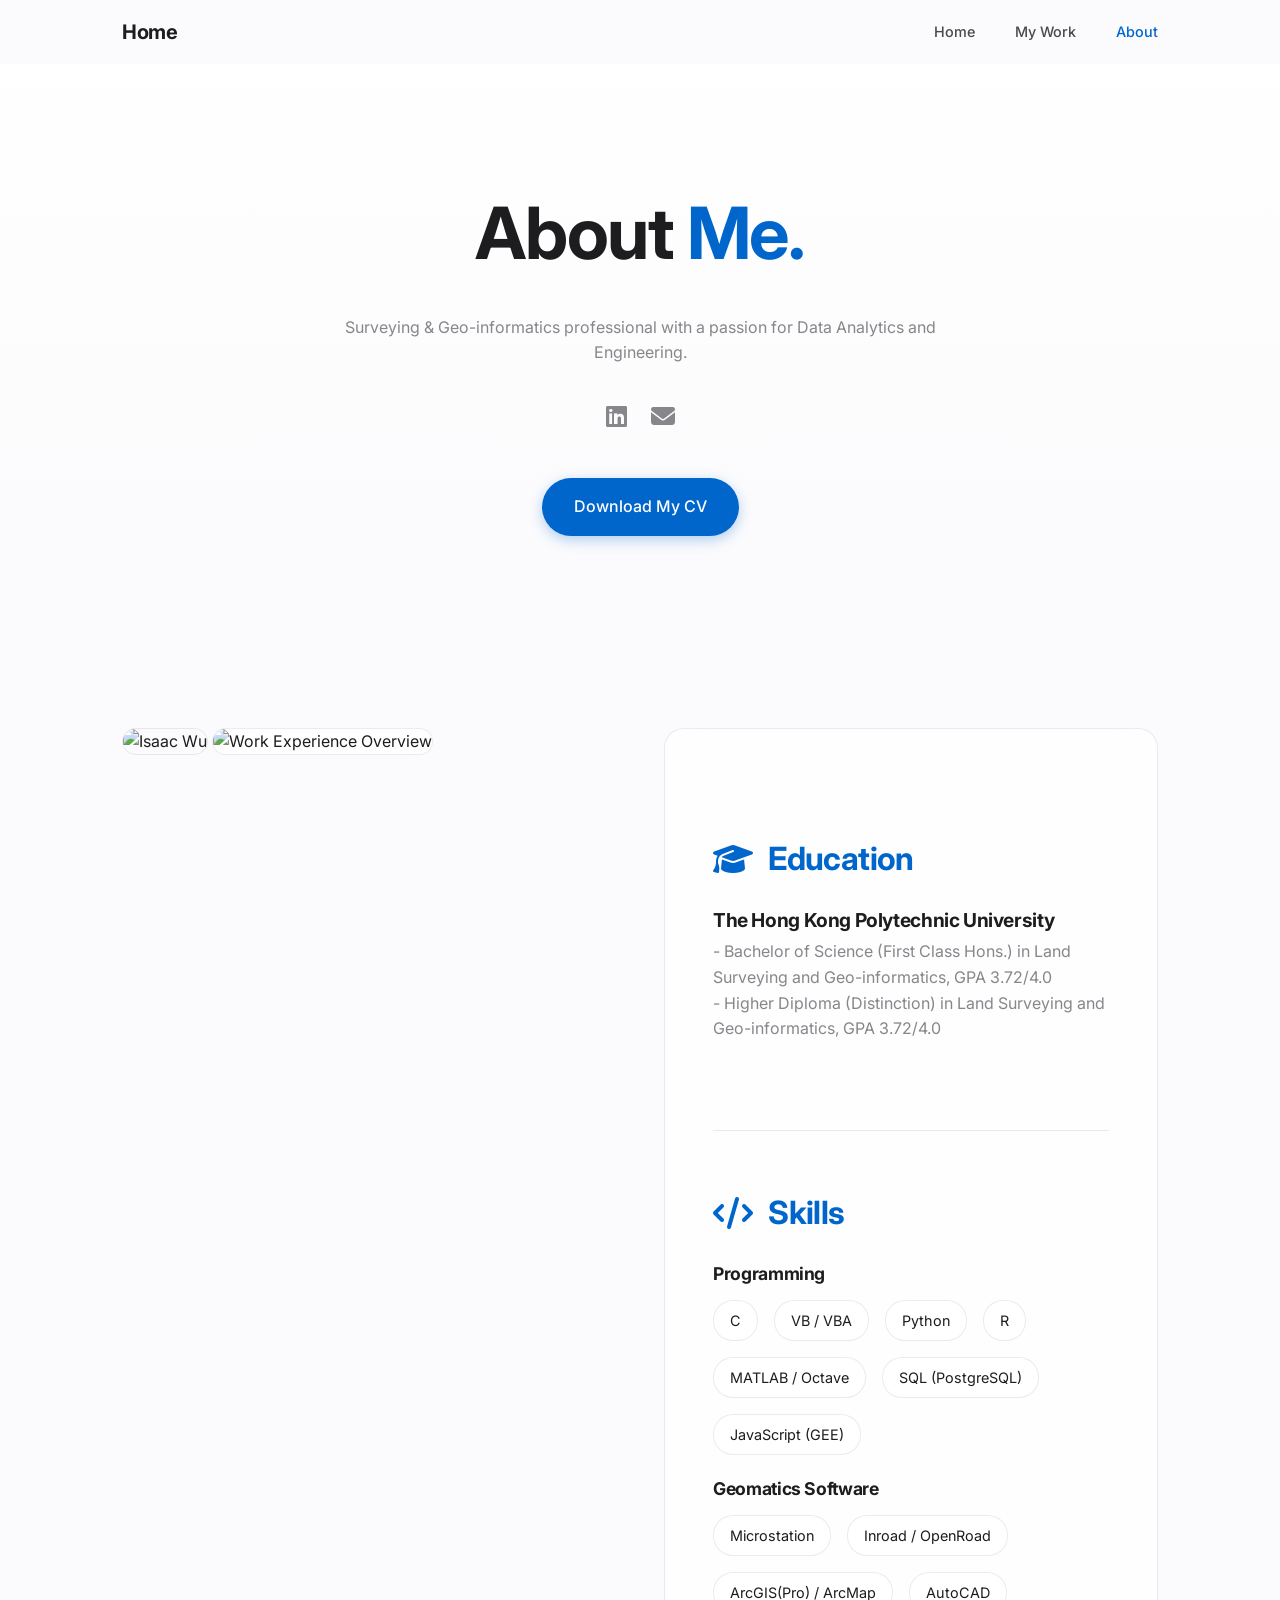
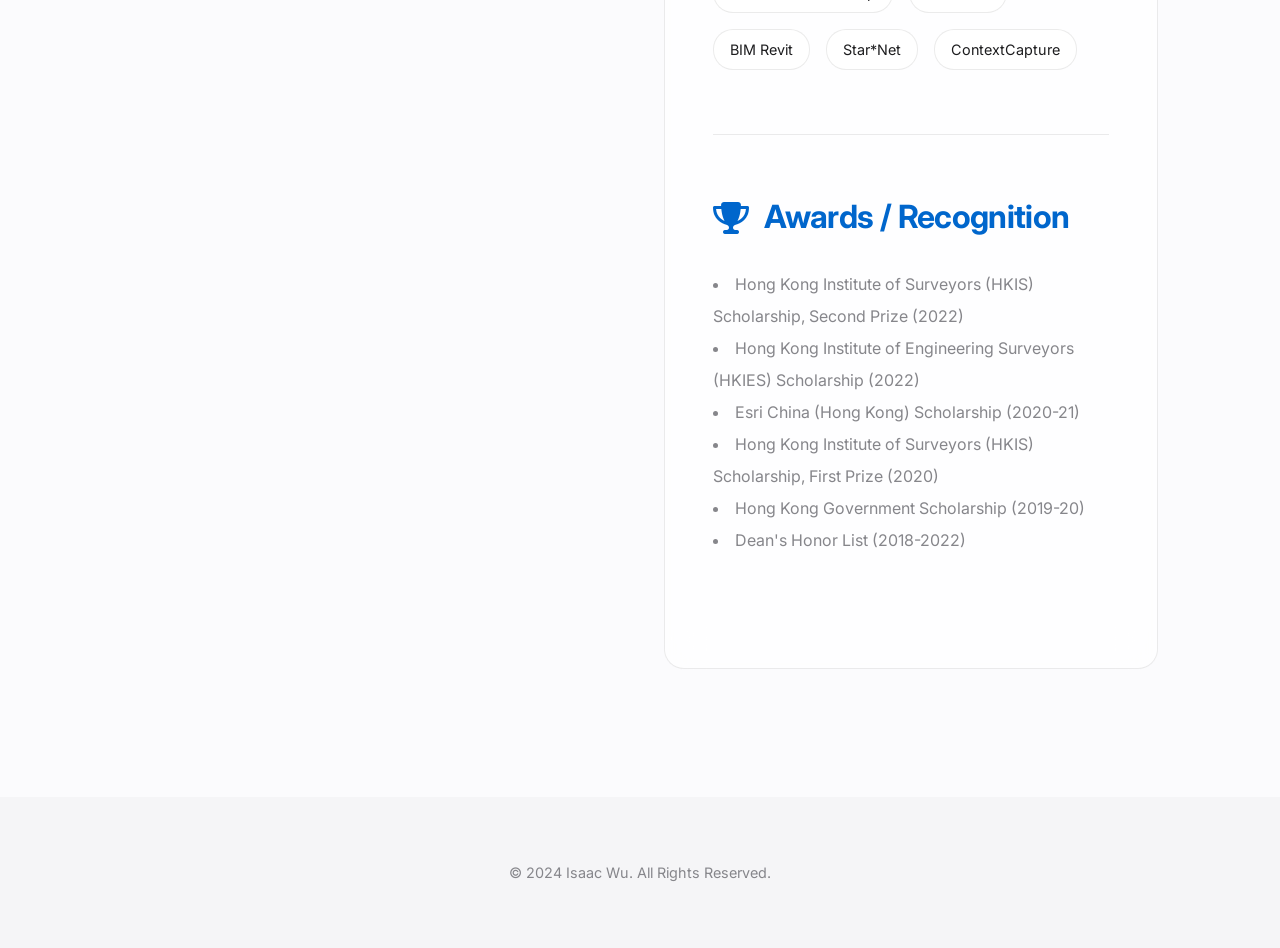
==== about.html @ 1979dabf "first commit" ====
<!DOCTYPE html>
<html lang="en">

<head>
    <meta charset="UTF-8">
    <meta name="viewport" content="width=device-width, initial-scale=1.0">
    <title>About - Isaac Wu</title>
    <!-- CSS -->
    <link rel="stylesheet" href="css/style.css">
    <!-- FontAwesome for icons -->
    <link rel="stylesheet" href="https://cdnjs.cloudflare.com/ajax/libs/font-awesome/6.4.0/css/all.min.css">
    <style>
        .about-header {
            padding: 12rem 0 4rem;
            text-align: center;
            background: linear-gradient(to bottom, var(--bg-secondary), var(--bg-primary));
        }

        .resume-section {
            padding: 4rem 0;
            border-bottom: 1px solid var(--border-color);
        }

        .resume-section:last-child {
            border-bottom: none;
        }

        .resume-title {
            font-size: 2rem;
            color: var(--accent-primary);
            margin-bottom: 2rem;
            display: flex;
            align-items: center;
            gap: 1rem;
        }

        .skills-list {
            display: flex;
            flex-wrap: wrap;
            gap: 1rem;
        }

        .skill-tag {
            background: var(--bg-secondary);
            border: 1px solid var(--border-color);
            padding: 0.5rem 1rem;
            border-radius: 20px;
            font-size: 0.9rem;
            transition: all 0.3s ease;
        }

        .skill-tag:hover {
            border-color: var(--accent-primary);
            background: rgba(59, 130, 246, 0.1);
            transform: translateY(-2px);
        }

        .about-image {
            width: 100%;
            border-radius: 16px;
            margin-bottom: 2rem;
            border: 1px solid var(--border-color);
        }

        .social-links {
            display: flex;
            gap: 1.5rem;
            margin-top: 2rem;
        }

        .social-link {
            font-size: 1.5rem;
            color: var(--text-secondary);
            transition: color 0.3s ease;
        }

        .social-link:hover {
            color: var(--accent-primary);
        }
    </style>
</head>

<body>

    <!-- Navigation -->
    <nav>
        <div class="container nav-content">
            <a href="index.html" class="logo">Home</a>
            <ul class="nav-links">
                <li><a href="index.html">Home</a></li>
                <li><a href="my-work.html">My Work</a></li>
                <li><a href="about.html" class="active">About</a></li>
            </ul>
        </div>
    </nav>

    <!-- Header -->
    <header class="about-header fade-up visible">
        <div class="container">
            <h1 class="hero-title">About <span>Me.</span></h1>
            <p style="color: var(--text-secondary); max-width: 600px; margin: 0 auto;">Surveying & Geo-informatics
                professional with a passion for Data Analytics and Engineering.</p>
            <div class="social-links" style="justify-content: center;">
                <a href="https://www.linkedin.com/in/isaac-wu/" target="_blank" class="social-link"><i
                        class="fab fa-linkedin"></i></a>
                <a href="mailto:waiwai9943@gmail.com" class="social-link"><i class="fas fa-envelope"></i></a>
            </div>
            <br>
            <a href="https://connectpolyu-my.sharepoint.com/:b:/g/personal/20015042d_connect_polyu_hk/EROfLpJteEpLnzbAumsZRcYBcqhrGrcbzokLlEQ2Lmq2Dw?e=NAlWu9"
                target="_blank" class="btn btn-primary" style="margin-top:1rem;">Download My CV</a>
        </div>
    </header>

    <!-- Main Content -->
    <section class="section">
        <div class="container">
            <div class="grid-2">
                <div class="fade-up">
                    <img src="uploads/1/4/3/0/143039272/published/photo.png" alt="Isaac Wu" class="about-image">
                    <img src="uploads/1/4/3/0/143039272/published/work-exp.png" alt="Work Experience Overview"
                        class="about-image glass" style="background: white;">
                    <!-- White bg because it's deeply tied to an image from weebly that might have text designed for light bg -->
                </div>

                <div class="glass" style="padding: 3rem;">

                    <div class="resume-section fade-up">
                        <h3 class="resume-title"><i class="fas fa-graduation-cap"></i> Education</h3>
                        <div style="margin-bottom: 1.5rem;">
                            <h4 style="font-size: 1.2rem; margin-bottom:0.5rem;">The Hong Kong Polytechnic University
                            </h4>
                            <p style="color: var(--text-secondary);">- Bachelor of Science (First Class Hons.) in Land
                                Surveying and Geo-informatics, GPA 3.72/4.0</p>
                            <p style="color: var(--text-secondary);">- Higher Diploma (Distinction) in Land Surveying
                                and Geo-informatics, GPA 3.72/4.0</p>
                        </div>
                    </div>

                    <div class="resume-section fade-up">
                        <h3 class="resume-title"><i class="fas fa-code"></i> Skills</h3>
                        <div style="margin-bottom: 1.5rem;">
                            <h4 style="font-size: 1.1rem; margin-bottom: 1rem; color: var(--text-primary);">Programming
                            </h4>
                            <div class="skills-list">
                                <span class="skill-tag">C</span>
                                <span class="skill-tag">VB / VBA</span>
                                <span class="skill-tag">Python</span>
                                <span class="skill-tag">R</span>
                                <span class="skill-tag">MATLAB / Octave</span>
                                <span class="skill-tag">SQL (PostgreSQL)</span>
                                <span class="skill-tag">JavaScript (GEE)</span>
                            </div>
                        </div>
                        <div>
                            <h4 style="font-size: 1.1rem; margin-bottom: 1rem; color: var(--text-primary);">Geomatics
                                Software</h4>
                            <div class="skills-list">
                                <span class="skill-tag">Microstation</span>
                                <span class="skill-tag">Inroad / OpenRoad</span>
                                <span class="skill-tag">ArcGIS(Pro) / ArcMap</span>
                                <span class="skill-tag">AutoCAD</span>
                                <span class="skill-tag">BIM Revit</span>
                                <span class="skill-tag">Star*Net</span>
                                <span class="skill-tag">ContextCapture</span>
                            </div>
                        </div>
                    </div>

                    <div class="resume-section fade-up">
                        <h3 class="resume-title"><i class="fas fa-trophy"></i> Awards / Recognition</h3>
                        <ul style="color: var(--text-secondary); list-style-position: inside; line-height: 2;">
                            <li>Hong Kong Institute of Surveyors (HKIS) Scholarship, Second Prize (2022)</li>
                            <li>Hong Kong Institute of Engineering Surveyors (HKIES) Scholarship (2022)</li>
                            <li>Esri China (Hong Kong) Scholarship (2020-21)</li>
                            <li>Hong Kong Institute of Surveyors (HKIS) Scholarship, First Prize (2020)</li>
                            <li>Hong Kong Government Scholarship (2019-20)</li>
                            <li>Dean's Honor List (2018-2022)</li>
                        </ul>
                    </div>

                </div>
            </div>
        </div>
    </section>

    <!-- Footer -->
    <footer>
        <div class="container">
            <p>&copy; 2024 Isaac Wu. All Rights Reserved.</p>
        </div>
    </footer>

    <!-- JS -->
    <script src="js/main.js"></script>
</body>

</html>
---- css/style.css ----
/* Ultra-Modern Light Theme (Apple-esque) */
@import url('https://fonts.googleapis.com/css2?family=Inter:wght@300;400;500;600;700&display=swap');

:root {
  --bg-primary: #fbfbfd;
  --bg-secondary: #ffffff;
  --bg-glass: rgba(255, 255, 255, 0.75);
  --bg-subtle: #f5f5f7;
  --text-primary: #1d1d1f;
  --text-secondary: #86868b;
  --accent-primary: #0066cc;
  --accent-secondary: #0071e3;
  --accent-gradient: linear-gradient(135deg, var(--accent-primary), var(--accent-secondary));
  --border-color: rgba(0, 0, 0, 0.08);
  --shadow-sm: 0 4px 14px rgba(0, 0, 0, 0.04);
  --shadow-md: 0 10px 30px rgba(0, 0, 0, 0.08);
  --shadow-lg: 0 20px 40px rgba(0, 0, 0, 0.12);

  --font-main: 'Inter', -apple-system, BlinkMacSystemFont, "Segoe UI", Roboto, Helvetica, Arial, sans-serif;

  --container-width: 1100px;
  --nav-height: 64px;
}

* {
  box-sizing: border-box;
  margin: 0;
  padding: 0;
}

body {
  font-family: var(--font-main);
  background-color: var(--bg-primary);
  color: var(--text-primary);
  line-height: 1.6;
  overflow-x: hidden;
  -webkit-font-smoothing: antialiased;
  -moz-osx-font-smoothing: grayscale;
}

h1,
h2,
h3,
h4,
h5,
h6 {
  font-weight: 700;
  line-height: 1.15;
  letter-spacing: -0.02em;
}

a {
  text-decoration: none;
  color: inherit;
  transition: color 0.3s ease;
}

/* Glassmorphism Classes */
.glass {
  background: var(--bg-glass);
  backdrop-filter: blur(20px);
  -webkit-backdrop-filter: blur(20px);
  border: 1px solid var(--border-color);
  border-radius: 20px;
}

/* Container */
.container {
  max-width: var(--container-width);
  margin: 0 auto;
  padding: 0 2rem;
}

/* Navigation */
nav {
  position: fixed;
  top: 0;
  width: 100%;
  height: var(--nav-height);
  z-index: 1000;
  display: flex;
  align-items: center;
  transition: all 0.3s ease;
  background: rgba(251, 251, 253, 0.8);
  backdrop-filter: blur(20px);
  -webkit-backdrop-filter: blur(20px);
  border-bottom: 1px solid transparent;
}

nav.scrolled {
  border-bottom: 1px solid var(--border-color);
  box-shadow: 0 1px 3px rgba(0, 0, 0, 0.02);
}

.nav-content {
  display: flex;
  justify-content: space-between;
  align-items: center;
  width: 100%;
}

.logo {
  font-weight: 700;
  font-size: 1.25rem;
  letter-spacing: -0.5px;
  color: var(--text-primary);
}

.nav-links {
  display: flex;
  gap: 2.5rem;
  list-style: none;
}

.nav-links a {
  font-weight: 500;
  font-size: 0.9rem;
  color: var(--text-primary);
  opacity: 0.8;
}

.nav-links a:hover,
.nav-links a.active {
  opacity: 1;
  color: var(--accent-primary);
}

/* Hero Section */
.hero {
  min-height: 100vh;
  display: flex;
  align-items: center;
  position: relative;
  padding-top: var(--nav-height);
  background: var(--bg-primary);
  overflow: hidden;
}

.hero-bg {
  display: none;
  /* Removed background image for a cleaner look */
}

.hero-overlay {
  display: none;
}

.hero-content {
  max-width: 900px;
  margin: 0 auto;
  text-align: center;
}

.hero-subtitle {
  font-size: 1.1rem;
  color: var(--text-secondary);
  margin-bottom: 1.5rem;
  display: block;
  font-weight: 500;
  letter-spacing: 1px;
  text-transform: uppercase;
}

.hero-title {
  font-size: 4.5rem;
  margin-bottom: 2.5rem;
  color: var(--text-primary);
}

.hero-title span {
  color: var(--accent-primary);
}

/* Buttons */
.btn {
  display: inline-block;
  padding: 1rem 2rem;
  border-radius: 30px;
  font-weight: 500;
  font-size: 1rem;
  cursor: pointer;
  transition: all 0.3s ease;
  border: none;
}

.btn-primary {
  background: var(--accent-primary);
  color: white;
  box-shadow: 0 4px 14px rgba(0, 102, 204, 0.3);
}

.btn-primary:hover {
  background: var(--accent-secondary);
  transform: translateY(-2px);
  box-shadow: 0 6px 20px rgba(0, 102, 204, 0.4);
}

.btn-outline {
  background: transparent;
  color: var(--text-primary);
  border: 1px solid var(--border-color);
}

.btn-outline:hover {
  background: var(--bg-subtle);
  border-color: var(--text-secondary);
}

.btn-group {
  display: flex;
  gap: 1rem;
  justify-content: center;
}

/* Sections */
.section {
  padding: 8rem 0;
}

.section-title {
  font-size: 3rem;
  margin-bottom: 4rem;
  text-align: center;
}

.section-title span {
  color: var(--accent-primary);
}

/* Bio/About Section */
.bio-grid {
  display: grid;
  grid-template-columns: 1fr 1.5fr;
  gap: 5rem;
  align-items: center;
}

.bio-image {
  border-radius: 24px;
  overflow: hidden;
  box-shadow: var(--shadow-lg);
}

.bio-image img {
  width: 100%;
  height: auto;
  display: block;
}

.bio-text p {
  color: var(--text-secondary);
  font-size: 1.2rem;
  margin-bottom: 1.8rem;
}

/* Cards */
.card {
  padding: 3rem;
  background: var(--bg-secondary);
  border-radius: 24px;
  border: 1px solid var(--border-color);
  box-shadow: var(--shadow-sm);
  transition: box-shadow 0.3s ease, border-color 0.3s ease;
}

.card:hover {
  box-shadow: var(--shadow-md);
}

/* Grid Layouts */
.grid-2 {
  display: grid;
  grid-template-columns: repeat(2, 1fr);
  gap: 3rem;
}

.grid-3 {
  display: grid;
  grid-template-columns: repeat(3, 1fr);
  gap: 2rem;
}

/* Work Item iframe containers */
.iframe-container {
  width: 100%;
  border-radius: 16px;
  overflow: hidden;
  background: var(--bg-subtle);
  border: 1px solid var(--border-color);
  height: 600px;
}

.iframe-container iframe {
  width: 100%;
  height: 100%;
  border: none;
}

/* Animations */
.fade-up {
  opacity: 0;
  transform: translateY(40px);
  transition: opacity 1s cubic-bezier(0.16, 1, 0.3, 1), transform 1s cubic-bezier(0.16, 1, 0.3, 1);
}

.fade-up.visible {
  opacity: 1;
  transform: translateY(0);
}

/* Footer */
footer {
  padding: 4rem 0;
  text-align: center;
  background: var(--bg-subtle);
}

footer p {
  color: var(--text-secondary);
  font-size: 0.9rem;
}

/* Responsive */
@media (max-width: 768px) {
  .bio-grid {
    grid-template-columns: 1fr;
    gap: 3rem;
  }

  .grid-2,
  .grid-3 {
    grid-template-columns: 1fr;
  }

  .hero-title {
    font-size: 3rem;
  }

  .nav-links {
    display: none;
  }
}
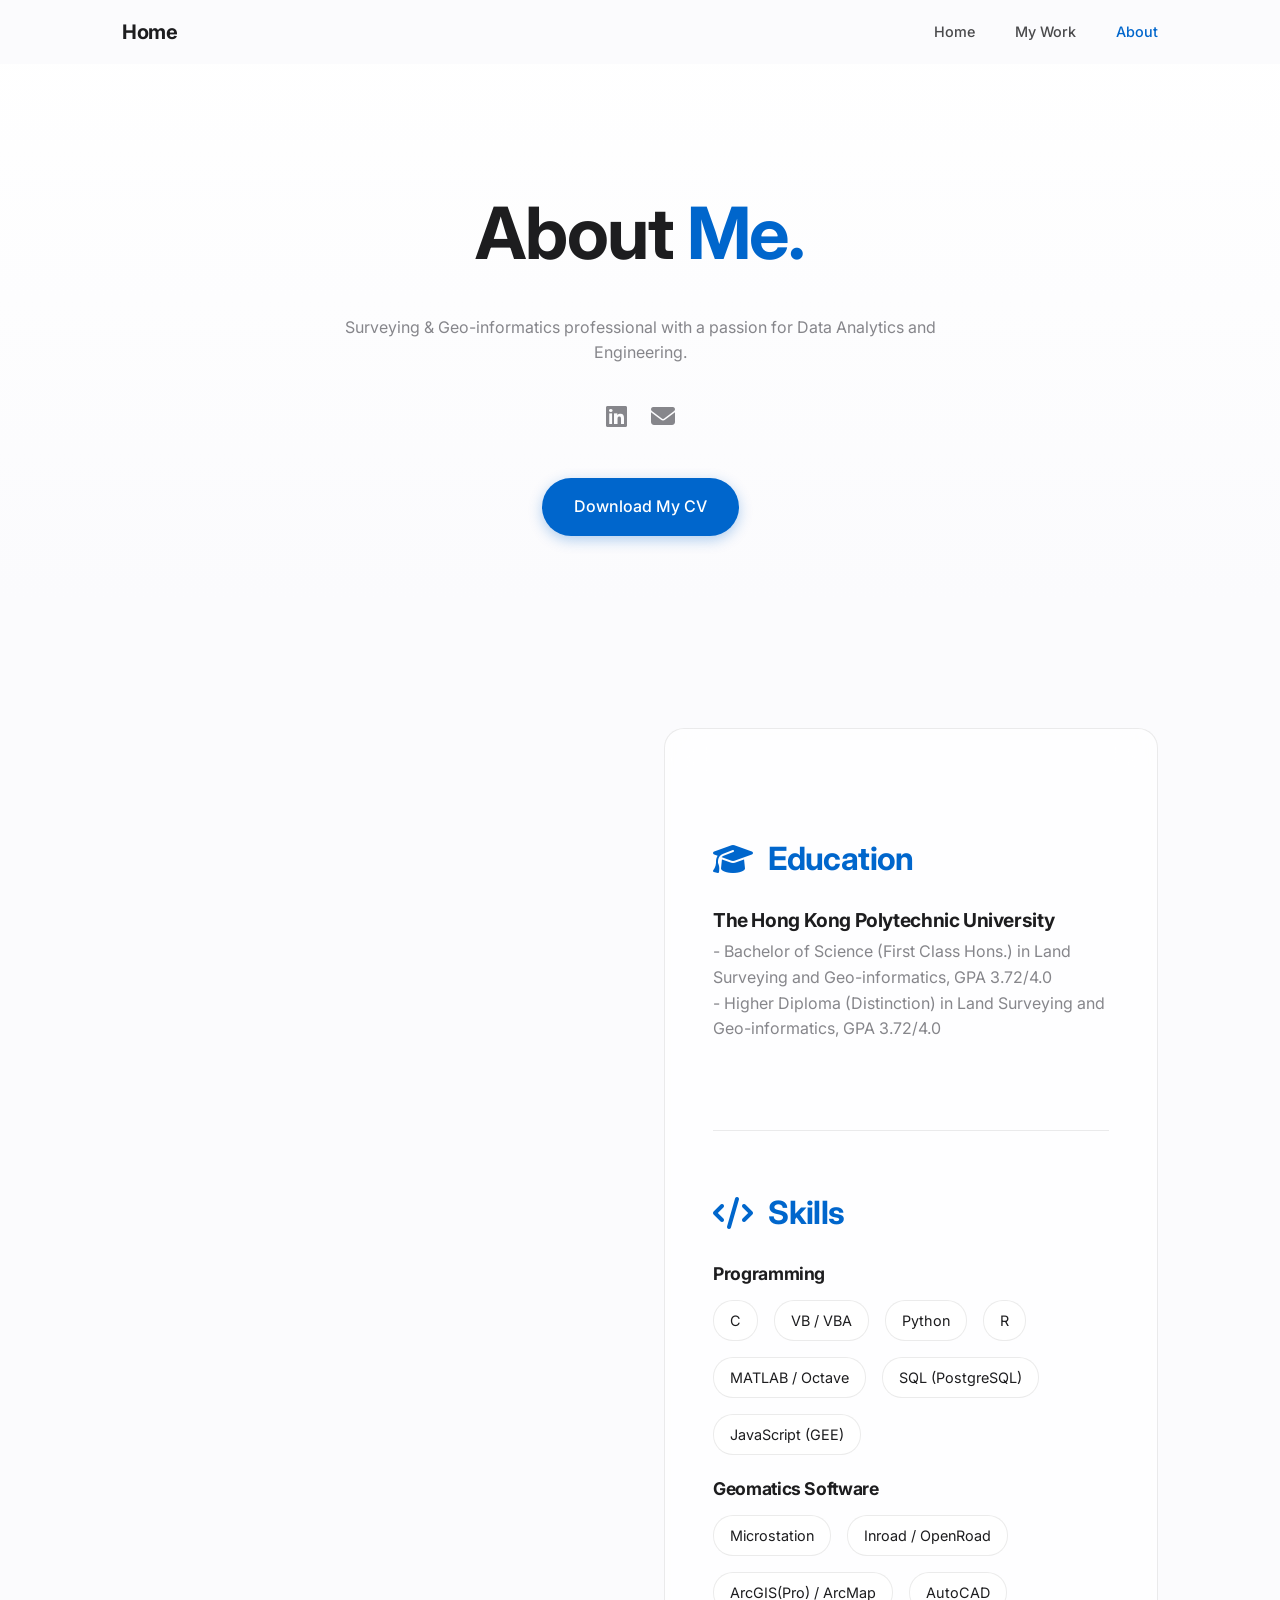
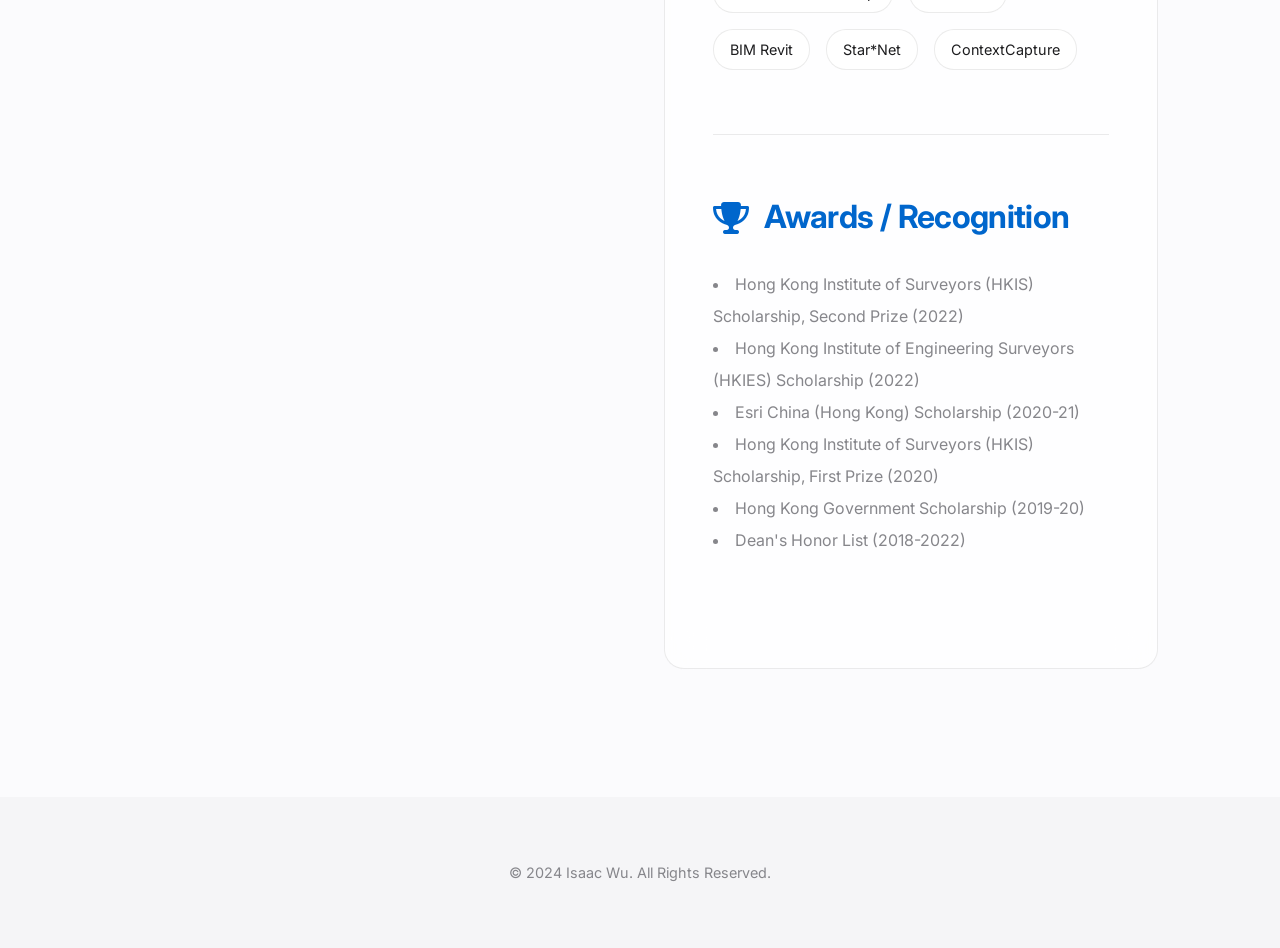
==== commit 9c19fe91: "updated" ====
--- a/about.html
+++ b/about.html
@@ -116,10 +116,6 @@
         <div class="container">
             <div class="grid-2">
                 <div class="fade-up">
-                    <img src="uploads/1/4/3/0/143039272/published/photo.png" alt="Isaac Wu" class="about-image">
-                    <img src="uploads/1/4/3/0/143039272/published/work-exp.png" alt="Work Experience Overview"
-                        class="about-image glass" style="background: white;">
-                    <!-- White bg because it's deeply tied to an image from weebly that might have text designed for light bg -->
                 </div>
 
                 <div class="glass" style="padding: 3rem;">
